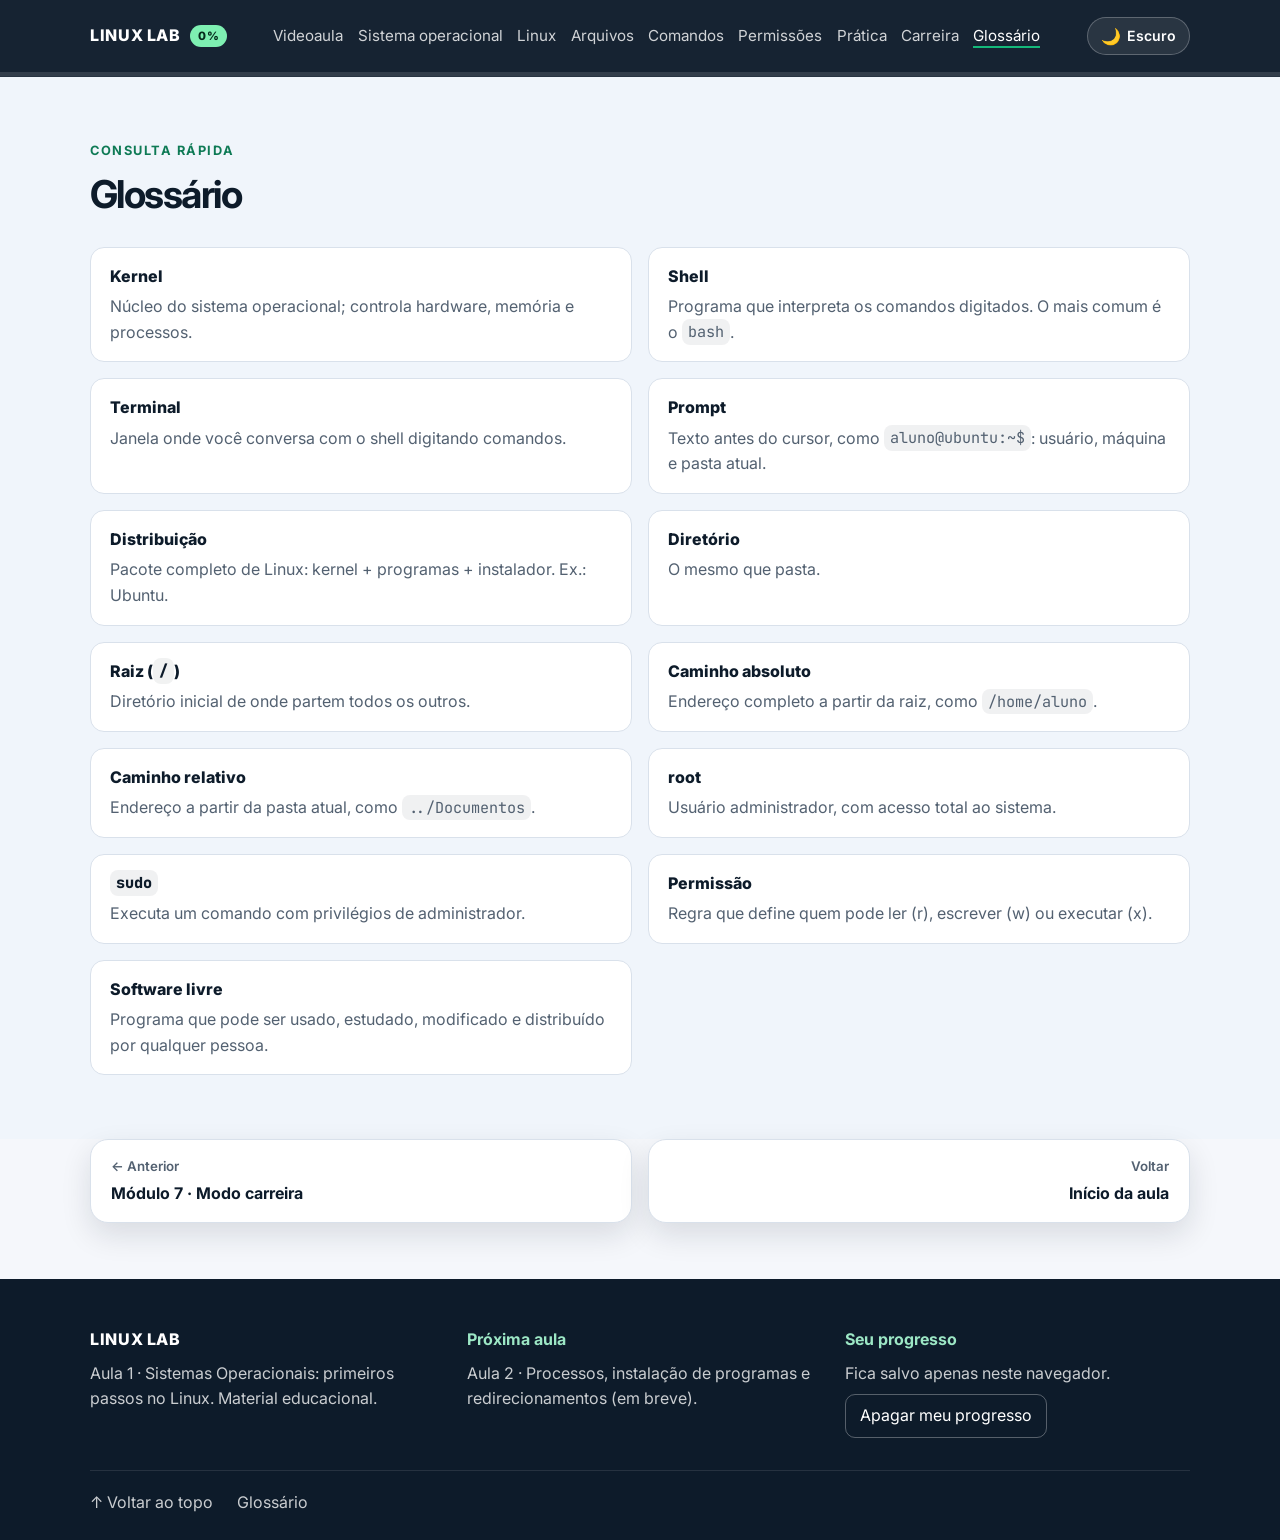
==== glossario.html @ 3e0ac02b "Plataforma em telas separadas, modo claro/escuro e novos fluxogramas no vídeo - Cada item do menu vi" ====
<!DOCTYPE html>
<html lang="pt-BR">
  <head>
    <meta charset="UTF-8" />
    <meta name="viewport" content="width=device-width, initial-scale=1.0" />
    <title>Glossário · Linux Lab</title>
    <meta
      name="description"
      content="Glossário de termos de Linux: kernel, shell, terminal, permissões e mais."
    />
    <meta name="theme-color" content="#0d1b2a" />

    <meta property="og:type" content="website" />
    <meta property="og:locale" content="pt_BR" />
    <meta property="og:site_name" content="Linux Lab" />
    <meta property="og:title" content="Glossário" />
    <meta
      property="og:description"
      content="Aula interativa com terminal simulado, desafios práticos e quiz sobre Linux."
    />
    <meta name="twitter:card" content="summary" />

    <link
      rel="icon"
      href="data:image/svg+xml,%3Csvg xmlns='http://www.w3.org/2000/svg' viewBox='0 0 64 64'%3E%3Crect width='64' height='64' rx='14' fill='%230d1b2a'/%3E%3Ctext x='10' y='42' font-family='monospace' font-size='28' font-weight='700' fill='%2314b87a'%3E%3E_%3C/text%3E%3C/svg%3E"
    />
    <link rel="preconnect" href="https://fonts.googleapis.com" />
    <link rel="preconnect" href="https://fonts.gstatic.com" crossorigin />
    <link
      href="https://fonts.googleapis.com/css2?family=JetBrains+Mono:wght@400;500;700&family=Inter:wght@400;500;600;700;800&display=swap"
      rel="stylesheet"
    />
    <script src="js/tema.js"></script>
    <link rel="stylesheet" href="css/estilos.css" />
    <link rel="stylesheet" href="css/tema-escuro.css" />
  </head>
  <body>
    <a class="skip-link" href="#conteudo">Pular para o conteúdo</a>

    <header class="topbar">
      <nav class="nav container" aria-label="Navegação principal">
        <a href="index.html" class="brand">
          Linux Lab
          <span id="headerProgress" class="brand-progress" title="Progresso da aula">0%</span>
        </a>
        <ul class="menu" id="mainMenu">
          <li><a href="videoaula.html">Videoaula</a></li>
          <li><a href="modulo-1.html">Sistema operacional</a></li>
          <li><a href="modulo-2.html">Linux</a></li>
          <li><a href="modulo-3.html">Arquivos</a></li>
          <li><a href="modulo-4.html">Comandos</a></li>
          <li><a href="modulo-5.html">Permissões</a></li>
          <li><a href="modulo-6.html">Prática</a></li>
          <li><a href="modulo-7.html">Carreira</a></li>
          <li><a href="glossario.html">Glossário</a></li>
        </ul>
        <div class="nav-tools">
          <button id="themeToggle" class="theme-toggle" type="button" aria-pressed="false" aria-label="Mudar para o modo escuro">
            <span class="theme-icon" aria-hidden="true">🌙</span>
            <span class="theme-label">Escuro</span>
          </button>
          <button
            class="menu-toggle"
            type="button"
            aria-label="Abrir menu"
            aria-expanded="false"
            aria-controls="mainMenu"
          >☰</button>
        </div>
      </nav>
      <div class="progress-track" aria-hidden="true">
        <span id="progressBar" class="progress-bar"></span>
      </div>
    </header>

    <noscript>
      <p class="noscript-banner">
        Esta aula usa JavaScript para o terminal, o quiz e o acompanhamento do progresso.
        Ative o JavaScript no navegador para usar todos os recursos.
      </p>
    </noscript>

    <main id="conteudo" tabindex="-1">
      <section id="glossario" class="section alt-bg">
        <div class="container">
          <div class="section-heading">
            <p class="eyebrow">Consulta rápida</p>
            <h2>Glossário</h2>
          </div>

          <dl class="glossary">
            <div><dt>Kernel</dt><dd>Núcleo do sistema operacional; controla hardware, memória e processos.</dd></div>
            <div><dt>Shell</dt><dd>Programa que interpreta os comandos digitados. O mais comum é o <code>bash</code>.</dd></div>
            <div><dt>Terminal</dt><dd>Janela onde você conversa com o shell digitando comandos.</dd></div>
            <div><dt>Prompt</dt><dd>Texto antes do cursor, como <code>aluno@ubuntu:~$</code>: usuário, máquina e pasta atual.</dd></div>
            <div><dt>Distribuição</dt><dd>Pacote completo de Linux: kernel + programas + instalador. Ex.: Ubuntu.</dd></div>
            <div><dt>Diretório</dt><dd>O mesmo que pasta.</dd></div>
            <div><dt>Raiz (<code>/</code>)</dt><dd>Diretório inicial de onde partem todos os outros.</dd></div>
            <div><dt>Caminho absoluto</dt><dd>Endereço completo a partir da raiz, como <code>/home/aluno</code>.</dd></div>
            <div><dt>Caminho relativo</dt><dd>Endereço a partir da pasta atual, como <code>../Documentos</code>.</dd></div>
            <div><dt>root</dt><dd>Usuário administrador, com acesso total ao sistema.</dd></div>
            <div><dt><code>sudo</code></dt><dd>Executa um comando com privilégios de administrador.</dd></div>
            <div><dt>Permissão</dt><dd>Regra que define quem pode ler (r), escrever (w) ou executar (x).</dd></div>
            <div><dt>Software livre</dt><dd>Programa que pode ser usado, estudado, modificado e distribuído por qualquer pessoa.</dd></div>
          </dl>
        </div>
      </section>

      <nav class="pager" aria-label="Navegação">
        <div class="container pager-inner">
          <a class="pager-link pager-prev" href="modulo-7.html"><small>← Anterior</small><strong>Módulo 7 · Modo carreira</strong></a>
          <a class="pager-link pager-next" href="index.html"><small>Voltar</small><strong>Início da aula</strong></a>
        </div>
      </nav>
    </main>

    <footer class="site-footer">
      <div class="container footer-inner">
        <div>
          <p class="footer-brand">Linux Lab</p>
          <p>Aula 1 · Sistemas Operacionais: primeiros passos no Linux. Material educacional.</p>
        </div>
        <div>
          <p class="footer-title">Próxima aula</p>
          <p>Aula 2 · Processos, instalação de programas e redirecionamentos (em breve).</p>
        </div>
        <div>
          <p class="footer-title">Seu progresso</p>
          <p>Fica salvo apenas neste navegador.</p>
          <button type="button" id="clearProgress" class="footer-btn">Apagar meu progresso</button>
        </div>
      </div>
      <div class="container footer-bottom">
        <a href="#conteudo">↑ Voltar ao topo</a>
        <a href="glossario.html">Glossário</a>
      </div>
    </footer>

    <div class="career-toasts" id="careerToasts" role="status" aria-live="polite"></div>

    <script src="js/nucleo.js"></script>
    <script src="js/videoaula.js"></script>
    <script src="js/quiz.js"></script>
    <script src="js/terminal-arquivos.js"></script>
    <script src="js/terminal-comandos.js"></script>
    <script src="js/terminal-interface.js"></script>
    <script src="js/permissoes.js"></script>
    <script src="js/carreira.js"></script>
    <script src="js/progresso.js"></script>
    <script src="js/inicio.js"></script>
  </body>
</html>
---- css/estilos.css ----
:root {
  --bg: #f5f7fb;
  --panel: #ffffff;
  --panel-alt: #edf4ff;
  --navy: #0d1b2a;
  --navy-soft: #1e3a5f;
  --blue: #2f6fed;
  --blue-soft: #dfeaff;
  --green: #14b87a;
  --green-soft: #dff9ee;
  --text: #1e2a32;
  --muted: #536171;
  --border: #d9e1eb;
  --heading: #0d1b2a;
  --heading-soft: #1e3a5f;
  --eyebrow: #0e7a55;
  --ok-text: #0d6a4f;
  --warn-text: #7a4f00;
  --warn-bg: #fff4df;
  --err-text: #8b1d2e;
  --err-bg: #fff1f1;
  --info-text: #1d4fbf;
  --alt-bg: #f0f5fb;
  --chip: #edf3fb;
  --surface-soft: #f3f7ff;
  --surface-hover: #ebf2ff;
  --track: #e3eaf3;
  --shadow: 0 12px 30px rgba(16, 24, 40, 0.12);
  --radius: 18px;
  --monospace: "JetBrains Mono", "SFMono-Regular", Consolas, monospace;
  --sans: "Inter", "Segoe UI", sans-serif;
}

* {
  box-sizing: border-box;
}

html {
  scroll-behavior: smooth;
}

body {
  margin: 0;
  font-family: var(--sans);
  background: var(--bg);
  color: var(--text);
  line-height: 1.6;
}

img {
  max-width: 100%;
  display: block;
}

a {
  color: inherit;
  text-decoration: none;
}

button,
input {
  font: inherit;
}

button:focus-visible,
input:focus-visible,
a:focus-visible {
  outline: 3px solid rgba(47, 111, 237, 0.35);
  outline-offset: 2px;
}

.container {
  width: min(1100px, calc(100% - 2rem));
  margin: 0 auto;
}

.section {
  padding: 4rem 0;
}

section[id] {
  scroll-margin-top: 80px;
}

.alt-bg {
  background: var(--alt-bg);
}

.topbar {
  position: sticky;
  top: env(safe-area-inset-top, 0px);
  z-index: 50;
  background: rgba(13, 27, 42, 0.96);
  backdrop-filter: blur(12px);
  border-bottom: 1px solid rgba(255, 255, 255, 0.08);
}

.nav {
  display: flex;
  align-items: center;
  justify-content: space-between;
  min-height: 72px;
  gap: 1rem;
}

.brand {
  display: inline-flex;
  align-items: center;
  gap: 0.6rem;
  font-weight: 800;
  letter-spacing: 0.04em;
  text-transform: uppercase;
  color: #ffffff;
}

.menu {
  display: flex;
  list-style: none;
  margin: 0;
  padding: 0;
  gap: 0.35rem 0.9rem;
  flex-wrap: wrap;
  justify-content: center;
}

.nav-tools {
  display: flex;
  align-items: center;
  gap: 0.5rem;
}

.theme-toggle {
  display: inline-flex;
  align-items: center;
  gap: 0.4rem;
  padding: 0.4rem 0.8rem;
  border-radius: 999px;
  border: 1px solid rgba(255, 255, 255, 0.25);
  background: rgba(255, 255, 255, 0.08);
  color: #ffffff;
  font: inherit;
  font-size: 0.88rem;
  font-weight: 600;
  cursor: pointer;
  transition: background 0.2s ease;
}

.theme-toggle:hover {
  background: rgba(255, 255, 255, 0.18);
}

.theme-icon {
  font-size: 1rem;
  line-height: 1;
}

.menu a {
  color: rgba(255, 255, 255, 0.8);
  font-size: 0.95rem;
  transition: color 0.2s ease;
}

.menu a:hover,
.menu a:focus-visible {
  color: #ffffff;
}

.menu-toggle {
  display: none;
  background: transparent;
  border: 1px solid rgba(255, 255, 255, 0.2);
  color: white;
  border-radius: 8px;
  padding: 0.45rem 0.7rem;
}

.progress-track {
  width: 100%;
  height: 4px;
  background: rgba(255, 255, 255, 0.12);
}

.progress-bar {
  display: block;
  width: 0;
  height: 100%;
  background: linear-gradient(90deg, var(--green), #7ef0b2);
  border-radius: 999px;
  transition: width 0.2s ease;
}

.hero {
  background: linear-gradient(135deg, #0d1b2a 0%, #142c46 52%, #1c3f5a 100%);
  color: white;
  padding-top: 4rem;
  padding-bottom: 4rem;
}

.hero-inner {
  display: grid;
  grid-template-columns: 1.5fr 0.9fr;
  gap: 2rem;
  align-items: start;
}

.hero-side {
  margin-top: 3.5rem;
}

.eyebrow {
  margin: 0 0 0.7rem;
  font-size: 0.8rem;
  letter-spacing: 0.12em;
  text-transform: uppercase;
  color: #9ce7c5;
  font-weight: 700;
}

.hero h1,
.section-heading h2 {
  margin: 0 0 1rem;
  line-height: 1.1;
  letter-spacing: -0.04em;
}

.hero h1 {
  font-size: clamp(2.2rem, 4vw, 4rem);
}

.lead {
  max-width: 60ch;
  color: rgba(255, 255, 255, 0.8);
  font-size: 1.08rem;
}

.learning-goals {
  padding-top: 0.75rem;
}

.learning-goals h2 {
  font-size: 1.15rem;
  margin-bottom: 0.75rem;
}

.learning-goals ul,
.use-cases ul,
.summary-box ul,
.permission-example ul,
.check-list {
  padding-left: 1.2rem;
  margin: 0;
}

.learning-goals li,
.use-cases li,
.summary-box li,
.permission-example li,
.check-list li {
  margin-bottom: 0.5rem;
}

.cta-row {
  display: flex;
  flex-wrap: wrap;
  gap: 1rem;
  margin-top: 1.5rem;
}

.course-progress-card {
  margin-top: 1.5rem;
  background: rgba(255, 255, 255, 0.06);
  border: 1px solid rgba(255, 255, 255, 0.12);
  border-radius: 14px;
  padding: 1rem 1.1rem;
}

.course-progress-card .goal-label {
  color: #dfeeff;
  display: inline-block;
  margin-bottom: 0.7rem;
}

.course-progress-track {
  width: 100%;
  height: 10px;
  background: rgba(255, 255, 255, 0.12);
  border-radius: 999px;
  overflow: hidden;
}

.course-progress-fill {
  display: block;
  height: 100%;
  width: 0%;
  background: linear-gradient(90deg, var(--green), #7ae3a1);
  border-radius: inherit;
  transition: width 0.25s ease;
}

.course-progress-card small {
  display: block;
  margin-top: 0.6rem;
  color: rgba(255, 255, 255, 0.8);
}

.primary-btn,
.secondary-btn,
.copy-btn,
.mini-btn,
.quiz-reset-btn {
  border: none;
  border-radius: 12px;
  cursor: pointer;
  font-weight: 700;
  transition: transform 0.2s ease, box-shadow 0.2s ease;
}

.primary-btn,
.secondary-btn {
  padding: 0.9rem 1.3rem;
}

.primary-btn {
  background: linear-gradient(135deg, var(--green), #66d89d);
  color: #062a1c;
  box-shadow: 0 10px 18px rgba(20, 184, 122, 0.25);
}

.secondary-btn {
  background: rgba(255, 255, 255, 0.08);
  color: white;
  border: 1px solid rgba(255, 255, 255, 0.1);
}

.primary-btn:hover,
.secondary-btn:hover,
.copy-btn:hover,
.mini-btn:hover {
  transform: translateY(-1px);
}

.primary-btn:hover {
  box-shadow: 0 14px 24px rgba(20, 184, 122, 0.32);
}

.secondary-btn:hover {
  background: rgba(255, 255, 255, 0.14);
}

.video-card,
.text-card,
.diagram-card,
.info-panel,
.dist-card,
.dir-card,
.paths-box,
.case-note,
.terminal-card,
.permission-card,
.activity-box,
.quiz-card,
.summary-box {
  background: var(--panel);
  border: 1px solid var(--border);
  border-radius: var(--radius);
  box-shadow: var(--shadow);
}

.dot {
  width: 10px;
  height: 10px;
  border-radius: 50%;
  display: inline-block;
}

.dot-green {
  background: var(--green);
}

/* Videoaula do módulo 1: player escuro, como uma tela de vídeo dentro da seção clara */
.video-player {
  background: linear-gradient(135deg, #0d1b2a 0%, #142c46 52%, #1c3f5a 100%);
  border-color: #1c3f5a;
  box-shadow: 0 24px 60px rgba(13, 27, 42, 0.28);
  color: #ffffff;
  padding: 1.4rem;
  margin-bottom: 2rem;
  scroll-margin-top: 90px;
}

.video-player-head {
  display: flex;
  flex-wrap: wrap;
  justify-content: space-between;
  align-items: center;
  gap: 1rem 1.5rem;
  margin-bottom: 1.2rem;
}

.video-player-title {
  display: flex;
  align-items: center;
  gap: 1rem;
}

.play-badge {
  flex: none;
  width: 56px;
  height: 56px;
  border-radius: 50%;
  display: grid;
  place-items: center;
  font-size: 1.4rem;
  color: #ffffff;
  background: rgba(20, 184, 122, 0.16);
  border: 1px solid rgba(20, 184, 122, 0.5);
}

.video-player-kicker {
  display: flex;
  align-items: center;
  gap: 0.5rem;
  margin: 0 0 0.25rem;
  font-size: 0.8rem;
  font-weight: 700;
  letter-spacing: 0.12em;
  text-transform: uppercase;
  color: #9ce7c5;
}

.video-player-title h2 {
  margin: 0;
  font-size: clamp(1.3rem, 2.4vw, 1.75rem);
  line-height: 1.15;
  letter-spacing: -0.02em;
}

.video-meta {
  list-style: none;
  margin: 0;
  padding: 0;
  display: flex;
  flex-wrap: wrap;
  gap: 0.5rem;
}

.video-meta li {
  padding: 0.35rem 0.75rem;
  border-radius: 999px;
  background: rgba(255, 255, 255, 0.08);
  border: 1px solid rgba(255, 255, 255, 0.12);
  font-size: 0.85rem;
  color: rgba(255, 255, 255, 0.88);
  white-space: nowrap;
}

.videoaula-embed iframe {
  display: block;
  width: 100%;
  height: 760px;
  border: 0;
  background: transparent;
  color-scheme: light;
}

.video-player-foot {
  display: grid;
  grid-template-columns: minmax(0, 1fr) minmax(0, 1.4fr);
  gap: 1rem 2rem;
  align-items: center;
  margin-top: 1.2rem;
  padding-top: 1.1rem;
  border-top: 1px solid rgba(255, 255, 255, 0.12);
}

.video-progress-head {
  display: flex;
  flex-wrap: wrap;
  justify-content: space-between;
  gap: 0.25rem 1rem;
  margin-bottom: 0.5rem;
  font-size: 0.88rem;
  color: rgba(255, 255, 255, 0.85);
}

.video-progress-head .goal-label {
  color: #dfeeff;
}

.video-progress-track {
  height: 8px;
  border-radius: 999px;
  background: rgba(255, 255, 255, 0.12);
  overflow: hidden;
}

.video-progress-fill {
  display: block;
  height: 100%;
  width: 0%;
  border-radius: inherit;
  background: linear-gradient(90deg, var(--green), #7ae3a1);
  transition: width 0.25s ease;
}

.video-player.is-watched .video-progress-head #videoProgressText {
  color: #7ef0b2;
  font-weight: 700;
}

.video-help {
  display: flex;
  flex-wrap: wrap;
  justify-content: flex-end;
  align-items: center;
  gap: 0.5rem 1.25rem;
  font-size: 0.88rem;
  color: rgba(255, 255, 255, 0.75);
}

.video-shortcuts {
  margin: 0;
}

.video-player kbd {
  background: rgba(255, 255, 255, 0.1);
  border-color: rgba(255, 255, 255, 0.25);
  color: #ffffff;
}

.video-popout {
  color: #9ce7c5;
  font-weight: 700;
  white-space: nowrap;
}

.video-popout small {
  font-weight: 400;
  color: rgba(255, 255, 255, 0.6);
}

@media (max-width: 920px) {
  .video-player-foot {
    grid-template-columns: 1fr;
  }

  .video-help {
    justify-content: flex-start;
  }
}

@media (max-width: 700px) {
  .video-player {
    padding: 1rem;
  }

  .play-badge {
    display: none;
  }
}

.section-heading {
  margin-bottom: 2rem;
}

.section-heading h2 {
  font-size: clamp(1.9rem, 3vw, 2.8rem);
  color: var(--heading);
}

.content-grid,
.linux-grid,
.distribution-cards,
.directory-grid,
.permission-grid {
  display: grid;
  gap: 1.2rem;
}

.content-grid {
  grid-template-columns: repeat(2, minmax(0, 1fr));
  margin-bottom: 2rem;
}

.text-card {
  padding: 1.5rem;
}

.text-card h3,
.diagram-card h3,
.use-cases h3,
.explain-box h3,
.quiz-section h3,
.summary-box h3,
.activity-box h3,
.paths-box h3,
.case-note h3,
.terminal-card h3 {
  margin-top: 0;
}

.diagram-card {
  padding: 1.5rem;
  margin: 0;
}

.diagram {
  display: grid;
  grid-template-columns: repeat(4, minmax(120px, 1fr));
  gap: 1rem;
  margin: 1rem 0 0;
  padding: 0;
  list-style: none;
}

.box {
  min-height: 110px;
  border-radius: 14px;
  display: grid;
  place-items: center;
  font-weight: 700;
  text-align: center;
  padding: 0.8rem;
}

.box.user {
  background: #e9f1ff;
  color: var(--heading-soft);
}

.box.app {
  background: #e8fff1;
  color: var(--ok-text);
}

.box.os {
  background: #f5f1ff;
  color: #4d2d8a;
}

.box.hw {
  background: var(--warn-bg);
  color: var(--warn-text);
}

.diagram-caption {
  margin-top: 1rem;
  color: var(--muted);
}

.linux-grid {
  grid-template-columns: repeat(4, minmax(0, 1fr));
  margin-bottom: 2rem;
}

.info-panel,
.dist-card,
.dir-card,
.permission-card {
  padding: 1.25rem;
}

.distribution-cards {
  grid-template-columns: repeat(auto-fill, minmax(190px, 1fr));
  margin-bottom: 2rem;
}

.dist-card h3,
.dir-card h3,
.permission-card h3,
.info-panel h3 {
  margin-top: 0;
  margin-bottom: 0.75rem;
}

.tree-card {
  background: var(--navy);
  color: #dfeafc;
  border-radius: var(--radius);
  padding: 1.5rem;
  overflow-x: auto;
  margin-bottom: 2rem;
}

.tree-card pre {
  margin: 0;
  font-family: var(--monospace);
  font-size: 0.95rem;
}

.directory-grid {
  grid-template-columns: repeat(auto-fill, minmax(190px, 1fr));
  margin-bottom: 2rem;
}

.path-row {
  display: grid;
  grid-template-columns: repeat(2, minmax(0, 1fr));
  gap: 1rem;
}

.paths-box,
.case-note,
.explain-box,
.activity-box,
.summary-box {
  padding: 1.5rem;
  margin-top: 1.5rem;
}

.case-note {
  background: var(--green-soft);
}

.table-wrapper {
  overflow-x: auto;
  background: var(--panel);
  border: 1px solid var(--border);
  border-radius: var(--radius);
  box-shadow: var(--shadow);
}

table {
  width: 100%;
  border-collapse: collapse;
  min-width: 720px;
}

th,
td {
  padding: 0.9rem 1rem;
  text-align: left;
  border-bottom: 1px solid var(--border);
  vertical-align: middle;
}

th {
  background: var(--navy-soft);
  color: white;
}

tbody tr:nth-child(even) {
  background: rgba(47, 111, 237, 0.02);
}

code {
  font-family: var(--monospace);
  background: rgba(13, 27, 42, 0.06);
  border-radius: 8px;
  padding: 0.15rem 0.38rem;
  font-size: 0.95em;
}

.copy-btn,
.mini-btn {
  padding: 0.6rem 0.8rem;
  background: var(--blue-soft);
  color: var(--heading-soft);
}

.explain-box {
  background: var(--surface-soft);
}

.terminal-card {
  margin-top: 2rem;
  overflow: hidden;
}

.terminal-head {
  display: flex;
  justify-content: space-between;
  background: var(--navy);
  color: white;
  padding: 0.8rem 1rem;
  font-size: 0.95rem;
}

.terminal-label {
  font-weight: 700;
}

.terminal-status {
  color: rgba(255, 255, 255, 0.75);
}

.terminal-output {
  min-height: 160px;
  max-height: 340px;
  overflow-y: auto;
  background: #0a1420;
  color: #d6f8df;
  padding: 1rem;
  font-family: var(--monospace);
  font-size: 0.95rem;
  line-height: 1.7;
}

.terminal-line {
  margin-bottom: 0.35rem;
  white-space: pre-wrap;
  overflow-wrap: anywhere;
}

.terminal-form {
  display: flex;
  align-items: center;
  gap: 0.75rem;
  background: #0e1c2d;
  border-top: 1px solid rgba(255, 255, 255, 0.08);
  padding: 0.9rem 1rem;
}

.prompt {
  color: var(--green);
  font-family: var(--monospace);
  font-weight: 700;
}

#terminalInput {
  flex: 1;
  border: none;
  background: transparent;
  color: #ecf6ff;
  font-family: var(--monospace);
  font-size: 0.95rem;
}

#terminalInput:focus {
  outline: none;
}

.permission-grid {
  grid-template-columns: repeat(2, minmax(0, 1fr));
  margin-bottom: 2rem;
}

.access-table {
  display: grid;
  grid-template-columns: 1fr 1.2fr;
  gap: 1rem;
  align-items: center;
  background: var(--panel);
  border: 1px solid var(--border);
  border-radius: var(--radius);
  padding: 1.5rem;
  box-shadow: var(--shadow);
}

.perm-boxes {
  display: flex;
  gap: 0.8rem;
  flex-wrap: wrap;
}

.perm {
  width: 52px;
  height: 52px;
  border-radius: 12px;
  display: grid;
  place-items: center;
  background: var(--green-soft);
  color: var(--ok-text);
  font-weight: 800;
  font-family: var(--monospace);
  font-size: 1.4rem;
}

.perm-legend {
  display: grid;
  grid-template-columns: repeat(3, minmax(0, 1fr));
  gap: 0.75rem;
}

.activity-meta {
  display: grid;
  grid-template-columns: 1.1fr 1fr;
  gap: 1rem;
  margin-bottom: 1.25rem;
}

.goal-box,
.progress-box {
  background: rgba(47, 111, 237, 0.04);
  border: 1px solid var(--border);
  border-radius: 12px;
  padding: 1rem;
}

.goal-label {
  display: inline-block;
  margin-bottom: 0.5rem;
  font-size: 0.76rem;
  font-weight: 800;
  letter-spacing: 0.08em;
  text-transform: uppercase;
  color: var(--heading-soft);
}

.goal-box p {
  margin: 0;
  color: var(--muted);
}

.step-list {
  display: flex;
  flex-wrap: wrap;
  gap: 0.55rem;
}

.step-item {
  display: inline-flex;
  align-items: center;
  justify-content: center;
  min-height: 38px;
  padding: 0.45rem 0.7rem;
  border-radius: 999px;
  background: var(--chip);
  border: 1px solid var(--border);
  color: var(--muted);
  font-size: 0.8rem;
  font-weight: 600;
}

.step-item.completed {
  background: var(--green-soft);
  color: var(--ok-text);
  border-color: rgba(20, 184, 122, 0.25);
}

.activity-steps {
  padding-left: 1.4rem;
  margin: 0 0 1rem;
}

.activity-steps li {
  margin-bottom: 0.6rem;
}

.activity-actions {
  display: flex;
  flex-wrap: wrap;
  gap: 0.75rem;
  margin-top: 1rem;
}

.reset-btn {
  background: #dffae8;
  color: var(--ok-text);
  border: 1px solid rgba(20, 184, 122, 0.22);
}

.mission-panel {
  margin-top: 1.5rem;
  background: linear-gradient(135deg, rgba(47, 111, 237, 0.08), rgba(20, 184, 122, 0.08));
  border: 1px solid var(--border);
  border-radius: var(--radius);
  padding: 1.25rem 1.5rem;
}

.mission-panel h3 {
  margin-top: 0;
  margin-bottom: 0.4rem;
}

.module-grid {
  display: grid;
  grid-template-columns: repeat(3, minmax(0, 1fr));
  gap: 1rem;
  margin-top: 1rem;
}

.module-card {
  position: relative;
  display: block;
  background: var(--panel);
  border: 1px solid var(--border);
  border-radius: 18px;
  padding: 1.25rem;
  box-shadow: var(--shadow);
  border-top: 4px solid transparent;
  transition: transform 0.2s ease, box-shadow 0.2s ease, border-color 0.2s ease;
  width: 100%;
  text-align: left;
  cursor: pointer;
  color: inherit;
}

.module-card:hover {
  transform: translateY(-2px);
  box-shadow: 0 16px 34px rgba(16, 24, 40, 0.16);
}

.module-card.is-complete {
  border-top-color: var(--green);
}

.module-card.is-active {
  border-top-color: var(--blue);
}

.module-number {
  display: inline-block;
  font-size: 0.72rem;
  font-weight: 800;
  letter-spacing: 0.08em;
  text-transform: uppercase;
  color: var(--heading-soft);
  margin-bottom: 0.7rem;
}

.module-card h3 {
  margin: 0 0 0.6rem;
}

.module-card p {
  margin: 0 0 0.9rem;
  color: var(--muted);
}

.module-status {
  display: inline-block;
  background: rgba(47, 111, 237, 0.08);
  color: var(--heading-soft);
  border-radius: 999px;
  padding: 0.38rem 0.7rem;
  font-size: 0.75rem;
  font-weight: 700;
}

.module-card.is-complete .module-status {
  background: rgba(20, 184, 122, 0.12);
  color: var(--ok-text);
}

.reference-section {
  margin-top: 2rem;
}

.reference-grid {
  display: grid;
  grid-template-columns: repeat(3, minmax(0, 1fr));
  gap: 1rem;
}

.reference-card {
  background: linear-gradient(180deg, var(--panel), var(--surface-soft));
  border: 1px solid var(--border);
  border-radius: var(--radius);
  box-shadow: var(--shadow);
  padding: 1.25rem;
}

.reference-label {
  display: inline-block;
  margin-bottom: 0.7rem;
  font-size: 0.72rem;
  font-weight: 800;
  letter-spacing: 0.09em;
  text-transform: uppercase;
  color: var(--heading-soft);
}

.reference-card h3 {
  margin-top: 0;
  margin-bottom: 0.8rem;
}

.reference-card ul {
  list-style: none;
  padding: 0;
  margin: 0;
  display: grid;
  gap: 0.55rem;
  color: var(--muted);
}

.scenario-grid {
  display: grid;
  grid-template-columns: repeat(3, minmax(0, 1fr));
  gap: 1rem;
  margin-top: 1.5rem;
}

.scenario-card {
  background: var(--panel);
  border: 1px solid var(--border);
  border-radius: var(--radius);
  box-shadow: var(--shadow);
  padding: 1.25rem;
  position: relative;
  overflow: hidden;
}

.scenario-card.is-complete {
  border-color: rgba(20, 184, 122, 0.35);
}

.scenario-card.is-complete::after {
  content: 'Concluído';
  position: absolute;
  top: 0.9rem;
  right: 1rem;
  background: rgba(20, 184, 122, 0.12);
  color: var(--ok-text);
  padding: 0.28rem 0.55rem;
  border-radius: 999px;
  font-size: 0.7rem;
  font-weight: 800;
}

.scenario-tag {
  display: inline-block;
  margin: 0 0 0.65rem;
  padding: 0.35rem 0.65rem;
  border-radius: 999px;
  background: rgba(20, 184, 122, 0.12);
  color: var(--ok-text);
  font-size: 0.72rem;
  font-weight: 800;
  text-transform: uppercase;
  letter-spacing: 0.08em;
}

.scenario-card h3 {
  margin-top: 0;
  margin-bottom: 0.65rem;
}

.scenario-goal {
  color: var(--heading-soft);
  font-weight: 600;
  margin-bottom: 0.8rem;
}

.scenario-card ul {
  padding-left: 1.1rem;
  margin: 0 0 1rem;
}

.scenario-btn {
  width: 100%;
  background: linear-gradient(135deg, var(--navy-soft), var(--blue));
  color: #fff;
  border: none;
  border-radius: 10px;
  padding: 0.75rem 1rem;
  font-weight: 700;
  cursor: pointer;
}

.quiz-container {
  display: grid;
  gap: 1rem;
}

.quiz-meta {
  display: flex;
  justify-content: space-between;
  align-items: center;
  gap: 1rem;
  margin-bottom: 0.8rem;
  padding: 0.95rem 1rem;
  border-radius: 12px;
  background: rgba(47, 111, 237, 0.06);
  border: 1px solid var(--border);
}

.quiz-score {
  font-weight: 700;
  color: var(--heading-soft);
}

.quiz-reset-btn {
  background: var(--navy-soft);
  color: #ffffff;
  padding: 0.65rem 0.9rem;
}

.quiz-card {
  padding: 1.25rem;
}

.question-title {
  margin: 0 0 0.8rem;
  font-size: 1.05rem;
}

.answer-list {
  list-style: none;
  margin: 0;
  padding: 0;
  display: grid;
  gap: 0.6rem;
}

.answer-list button {
  width: 100%;
  text-align: left;
  background: var(--surface-soft);
  border: 1px solid var(--border);
  border-radius: 10px;
  padding: 0.8rem 0.9rem;
  color: var(--text);
  cursor: pointer;
}

.answer-list button:hover {
  background: var(--surface-hover);
}

.feedback {
  margin-top: 0.8rem;
  padding: 0.85rem 0.9rem;
  border-radius: 10px;
  display: none;
  line-height: 1.5;
}

.feedback.correct {
  background: var(--green-soft);
  border: 1px solid rgba(20, 184, 122, 0.25);
  color: var(--ok-text);
  display: block;
}

.feedback.incorrect {
  background: var(--err-bg);
  border: 1px solid rgba(220, 53, 69, 0.25);
  color: var(--err-text);
  display: block;
}

.summary-box {
  background: linear-gradient(135deg, #edf6ff, #edfdf5);
}

@media (max-width: 920px) {
  .hero-inner,
  .content-grid,
  .linux-grid,
  .permission-grid,
  .path-row,
  .access-table {
    grid-template-columns: 1fr;
  }

  .diagram {
    grid-template-columns: repeat(2, minmax(120px, 1fr));
  }
}

@media (max-width: 700px) {
  .menu-toggle {
    display: inline-block;
  }

  .menu {
    display: none;
    position: absolute;
    top: 72px;
    left: 1rem;
    right: 1rem;
    background: rgba(13, 27, 42, 0.98);
    border-radius: 12px;
    border: 1px solid rgba(255, 255, 255, 0.08);
    padding: 0.85rem 1rem;
    flex-direction: column;
  }

  .menu.open {
    display: flex;
  }

  .nav {
    position: relative;
  }

  .section {
    padding: 3rem 0;
  }

  .hero h1 {
    font-size: 2.2rem;
  }

  .module-grid,
  .reference-grid,
  .scenario-grid,
  .glossary,
  .footer-inner,
  .perm-legend,
  .octal-examples {
    grid-template-columns: 1fr;
  }

  .cta-row {
    flex-direction: column;
  }

  .primary-btn,
  .secondary-btn {
    width: 100%;
    text-align: center;
  }

  .quiz-meta {
    flex-direction: column;
    align-items: flex-start;
  }

  .activity-meta {
    grid-template-columns: 1fr;
  }

  .terminal-form {
    flex-direction: column;
    align-items: stretch;
  }

  .prompt {
    display: block;
  }
}

/* ------------------------------------------------------------------
 * Acessibilidade
 * ------------------------------------------------------------------ */

.skip-link {
  position: absolute;
  left: 1rem;
  top: -100px;
  z-index: 100;
  background: var(--green);
  color: #062a1c;
  font-weight: 700;
  padding: 0.7rem 1rem;
  border-radius: 10px;
}

.skip-link:focus {
  top: 1rem;
}

main:focus {
  outline: none;
}

.visually-hidden {
  position: absolute;
  width: 1px;
  height: 1px;
  padding: 0;
  margin: -1px;
  overflow: hidden;
  clip: rect(0, 0, 0, 0);
  white-space: nowrap;
  border: 0;
}

kbd {
  font-family: var(--monospace);
  font-size: 0.85em;
  background: var(--panel);
  color: var(--text);
  border: 1px solid var(--border);
  border-bottom-width: 3px;
  border-radius: 6px;
  padding: 0.05rem 0.4rem;
}

@media (prefers-reduced-motion: reduce) {
  html {
    scroll-behavior: auto;
  }

  *,
  *::before,
  *::after {
    transition-duration: 0.01ms !important;
    animation-duration: 0.01ms !important;
  }
}

/* ------------------------------------------------------------------
 * Ajustes gerais
 * ------------------------------------------------------------------ */

.noscript-banner {
  margin: 0;
  padding: 0.9rem 1.2rem;
  background: var(--warn-bg);
  color: var(--warn-text);
  text-align: center;
}

.section-intro {
  max-width: 70ch;
  color: var(--muted);
  margin: 0;
}

.block-title {
  margin: 0 0 1rem;
  font-size: 1.3rem;
  color: var(--heading);
}

.module-card code {
  font-size: 0.85em;
}

.module-card.is-active .module-status {
  background: var(--blue);
  color: #ffffff;
}

.section-heading .eyebrow {
  color: var(--eyebrow);
}

.path-symbols {
  list-style: none;
  display: flex;
  flex-wrap: wrap;
  gap: 0.6rem 1.5rem;
  padding: 1rem 0 0;
  margin: 1rem 0 0;
  border-top: 1px solid var(--border);
  color: var(--muted);
}

.tips-grid {
  margin: 0;
}

.tips-grid .explain-box {
  margin-top: 1.5rem;
  border: 1px solid var(--border);
  border-radius: var(--radius);
}

.shortcut-list {
  padding-left: 1.2rem;
  margin: 0;
}

.shortcut-list li {
  margin-bottom: 0.5rem;
}

/* ------------------------------------------------------------------
 * Terminal
 * ------------------------------------------------------------------ */


.terminal-placeholder p {
  margin: 0;
}

.terminal-line.is-command {
  color: #ecf6ff;
  margin-top: 0.6rem;
}

.terminal-prompt {
  color: #8fe3a6;
  font-weight: 700;
}

.terminal-line.is-error {
  color: #ffb3b3;
}

.terminal-line.is-hint {
  color: #9db4cc;
  font-style: italic;
}

.term-dir {
  color: #7fb4ff;
  font-weight: 700;
}

.term-exec {
  color: #8fe3a6;
  font-weight: 700;
}

.term-cmd {
  color: #ffd98a;
  font-weight: 700;
}

.terminal-card:focus-within {
  box-shadow: 0 0 0 3px rgba(20, 184, 122, 0.35), var(--shadow);
}

.mini-btn:disabled,
.scenario-btn:disabled {
  opacity: 0.55;
  cursor: wait;
  transform: none;
}

.step-item.completed::before {
  content: "\2713";
  margin-right: 0.35rem;
}

.step-item.current {
  border-color: var(--blue);
  color: var(--heading-soft);
}

/* ------------------------------------------------------------------
 * Permissões
 * ------------------------------------------------------------------ */

.sudo-card,
.ls-breakdown,
.permission-example,
.octal-box,
.perm-builder,
.access-table {
  margin-top: 1.5rem;
}

.sudo-card,
.ls-breakdown,
.permission-example,
.octal-box,
.perm-builder {
  padding: 1.5rem;
}

.perm-legend {
  margin: 0;
}

.perm-legend dt {
  font-weight: 800;
  color: var(--heading);
}

.perm-legend dd {
  margin: 0.25rem 0 0;
  color: var(--muted);
  font-size: 0.92rem;
}

.ls-line {
  font-family: var(--monospace);
  background: var(--navy);
  color: #dfeafc;
  padding: 1rem 1.2rem;
  border-radius: 12px;
  overflow-x: auto;
  font-size: 1rem;
}

.seg,
.swatch {
  border-radius: 4px;
  padding: 0.05rem 0.15rem;
}

.swatch {
  display: inline-block;
  min-width: 2.4rem;
  text-align: center;
  font-family: var(--monospace);
  font-weight: 700;
  margin-right: 0.35rem;
}

.seg-type { background: #4b5563; color: #ffffff; }
.seg-owner { background: #14b87a; color: #04241a; }
.seg-group { background: #7fb4ff; color: #0b2447; }
.seg-other { background: #ffcf70; color: #4a3000; }
.seg-user,
.seg-grp { background: #c9b6ff; color: #2b1466; }
.seg-name { color: #8fe3a6; font-weight: 700; }

.ls-legend {
  list-style: none;
  padding: 0;
  margin: 0;
  display: grid;
  gap: 0.55rem;
}

.ls-note {
  margin-bottom: 0;
  color: var(--muted);
}

.permission-example p {
  margin-top: 0;
}

.octal-examples {
  display: grid;
  grid-template-columns: repeat(2, minmax(0, 1fr));
  gap: 0.8rem;
}

.octal-examples div {
  display: flex;
  flex-direction: column;
  gap: 0.3rem;
  background: var(--panel-alt);
  border-radius: 12px;
  padding: 0.85rem 1rem;
}

.octal-examples span {
  color: var(--muted);
  font-size: 0.92rem;
}

.perm-builder-layout {
  display: grid;
  grid-template-columns: minmax(0, 1.2fr) minmax(0, 1fr);
  gap: 1.5rem;
  align-items: start;
}

.perm-builder-table {
  min-width: 0;
  border: 1px solid var(--border);
  border-radius: 12px;
  overflow: hidden;
}

.perm-builder-table th,
.perm-builder-table td {
  text-align: center;
  padding: 0.7rem 0.5rem;
}

.perm-builder-table tbody th {
  background: var(--panel-alt);
  color: var(--heading);
  text-align: left;
}

.perm-builder-table input {
  width: 1.3rem;
  height: 1.3rem;
  accent-color: var(--green);
  cursor: pointer;
}

.perm-result {
  display: grid;
  gap: 0.8rem;
}

.perm-result > div {
  display: flex;
  flex-direction: column;
}

.perm-result .goal-label {
  margin-bottom: 0.25rem;
}

.perm-result code {
  font-size: 1.15rem;
  align-self: flex-start;
}

.perm-explain {
  margin: 0;
  padding: 0.8rem 0.9rem;
  border-radius: 10px;
  background: var(--green-soft);
  color: var(--ok-text);
}

.perm-explain.is-warning {
  background: var(--warn-bg);
  color: var(--warn-text);
}

.preset-label {
  align-self: center;
  margin: 0;
}

/* ------------------------------------------------------------------
 * Quiz
 * ------------------------------------------------------------------ */

.quiz-section {
  margin-top: 2.5rem;
}

.quiz-best {
  font-weight: 500;
  color: var(--muted);
}

.answer-list button:disabled {
  cursor: default;
  opacity: 0.7;
}

.answer-list button.is-correct {
  background: var(--green-soft);
  border-color: var(--green);
  color: var(--ok-text);
  opacity: 1;
  font-weight: 700;
}

.answer-list button.is-wrong {
  background: var(--err-bg);
  border-color: #dc3545;
  color: var(--err-text);
  opacity: 1;
}

/* ------------------------------------------------------------------
 * Glossário e rodapé
 * ------------------------------------------------------------------ */

.glossary {
  display: grid;
  grid-template-columns: repeat(2, minmax(0, 1fr));
  gap: 1rem;
  margin: 0;
}

.glossary > div {
  background: var(--panel);
  border: 1px solid var(--border);
  border-radius: 14px;
  padding: 1rem 1.2rem;
}

.glossary dt {
  font-weight: 800;
  color: var(--heading);
}

.glossary dd {
  margin: 0.3rem 0 0;
  color: var(--muted);
}

.site-footer {
  background: var(--navy);
  color: rgba(255, 255, 255, 0.78);
  padding: 3rem 0 1.5rem;
}

.footer-inner {
  display: grid;
  grid-template-columns: repeat(3, minmax(0, 1fr));
  gap: 2rem;
}

.footer-inner p {
  margin: 0 0 0.5rem;
}

.footer-brand {
  color: #ffffff;
  font-weight: 800;
  letter-spacing: 0.04em;
  text-transform: uppercase;
}

.footer-title {
  color: #9ce7c5;
  font-weight: 700;
}

.footer-btn {
  background: transparent;
  color: #ffffff;
  border: 1px solid rgba(255, 255, 255, 0.3);
  border-radius: 10px;
  padding: 0.5rem 0.9rem;
  cursor: pointer;
}

.footer-btn:hover {
  background: rgba(255, 255, 255, 0.08);
}

.footer-bottom {
  display: flex;
  gap: 1.5rem;
  margin-top: 2rem;
  padding-top: 1.2rem;
  border-top: 1px solid rgba(255, 255, 255, 0.1);
}

.footer-bottom a:hover {
  color: #ffffff;
  text-decoration: underline;
}

/* ------------------------------------------------------------------
 * Modo carreira
 * ------------------------------------------------------------------ */

.module-card-game {
  background: linear-gradient(135deg, #0d1b2a, #1c3f5a);
  color: #ffffff;
  border-color: transparent;
}

.module-card-game .module-number {
  color: #9ce7c5;
}

.module-card-game p {
  color: rgba(255, 255, 255, 0.78);
}

.career-section {
  background: linear-gradient(180deg, #f5f7fb 0%, #eaf7f1 100%);
}

.career-hud {
  display: grid;
  grid-template-columns: auto minmax(0, 1fr) auto;
  gap: 1.5rem;
  align-items: center;
  background: linear-gradient(135deg, #0d1b2a 0%, #142c46 60%, #1c3f5a 100%);
  color: #ffffff;
  border-radius: var(--radius);
  padding: 1.25rem 1.5rem;
  box-shadow: var(--shadow);
}

.career-hud .goal-label {
  color: #9ce7c5;
  margin-bottom: 0.2rem;
}

.career-rank {
  display: flex;
  align-items: center;
  gap: 0.9rem;
}

.career-rank-icon {
  width: 56px;
  height: 56px;
  display: grid;
  place-items: center;
  font-size: 1.8rem;
  border-radius: 16px;
  background: rgba(255, 255, 255, 0.08);
  border: 1px solid rgba(255, 255, 255, 0.14);
}

.career-rank-title {
  margin: 0;
  font-size: 1.15rem;
  font-weight: 800;
}

.career-xp-top {
  display: flex;
  justify-content: space-between;
  flex-wrap: wrap;
  gap: 0.5rem;
  margin-bottom: 0.5rem;
  font-size: 0.92rem;
}

.career-xp-top span {
  color: rgba(255, 255, 255, 0.75);
}

.career-xp-track {
  height: 12px;
  border-radius: 999px;
  background: rgba(255, 255, 255, 0.12);
  overflow: hidden;
}

.career-xp-fill {
  display: block;
  height: 100%;
  width: 0;
  border-radius: inherit;
  background: linear-gradient(90deg, #ffcf70, var(--green));
  transition: width 0.4s ease;
}

.career-stats {
  display: flex;
  gap: 1.25rem;
}

.career-stats div {
  display: flex;
  flex-direction: column;
  align-items: center;
}

.career-stats strong {
  font-size: 1.3rem;
}

.career-stats span {
  font-size: 0.75rem;
  text-transform: uppercase;
  letter-spacing: 0.08em;
  color: rgba(255, 255, 255, 0.7);
}

.career-timeline {
  list-style: none;
  display: grid;
  grid-template-columns: repeat(5, minmax(0, 1fr));
  gap: 0.6rem;
  padding: 0;
  margin: 1.25rem 0;
}

.career-timeline li {
  display: flex;
  align-items: center;
  gap: 0.55rem;
  padding: 0.65rem 0.8rem;
  border-radius: 12px;
  background: var(--panel);
  border: 1px solid var(--border);
  color: var(--muted);
  font-weight: 600;
  font-size: 0.9rem;
}

.timeline-num {
  flex: none;
  width: 28px;
  height: 28px;
  display: grid;
  place-items: center;
  border-radius: 50%;
  background: var(--chip);
  font-weight: 800;
  font-size: 0.85rem;
}

.career-timeline li.is-done {
  color: var(--ok-text);
  border-color: rgba(20, 184, 122, 0.35);
}

.career-timeline li.is-done .timeline-num {
  background: var(--green);
  color: #ffffff;
}

.career-timeline li.is-current {
  color: var(--heading);
  border-color: var(--blue);
  box-shadow: 0 0 0 3px rgba(47, 111, 237, 0.15);
}

.career-timeline li.is-current .timeline-num {
  background: var(--blue);
  color: #ffffff;
}

.career-timeline li.is-locked {
  opacity: 0.65;
}

.career-board {
  display: grid;
  grid-template-columns: minmax(0, 0.95fr) minmax(0, 1.05fr);
  gap: 1.25rem;
  align-items: start;
}

.career-board .terminal-card {
  margin-top: 0;
}

.career-mission {
  background: var(--panel);
  border: 1px solid var(--border);
  border-radius: var(--radius);
  box-shadow: var(--shadow);
  padding: 1.5rem;
}

.career-chapter-title {
  margin: 0 0 1rem;
  font-size: 1.3rem;
}

.mentor-msg {
  display: flex;
  gap: 0.8rem;
  align-items: flex-start;
  background: var(--panel-alt);
  border-radius: 4px 16px 16px 16px;
  padding: 0.9rem 1rem;
}

.mentor-msg strong {
  font-size: 0.85rem;
  color: var(--heading-soft);
}

.mentor-msg p {
  margin: 0.25rem 0 0;
}

.mentor-avatar {
  flex: none;
  width: 38px;
  height: 38px;
  display: grid;
  place-items: center;
  border-radius: 50%;
  background: linear-gradient(135deg, var(--blue), var(--green));
  color: #ffffff;
  font-weight: 800;
}

.career-start-text {
  color: var(--muted);
}

.career-tasks {
  list-style: none;
  counter-reset: task;
  padding: 0;
  margin: 1.1rem 0;
  display: grid;
  gap: 0.45rem;
}

.career-tasks li {
  counter-increment: task;
  display: flex;
  gap: 0.6rem;
  color: var(--muted);
  font-size: 0.95rem;
}

.career-tasks li::before {
  content: counter(task);
  flex: none;
  width: 22px;
  height: 22px;
  display: grid;
  place-items: center;
  border-radius: 50%;
  background: var(--chip);
  font-size: 0.75rem;
  font-weight: 800;
}

.career-tasks li.is-done {
  color: var(--ok-text);
  text-decoration: line-through;
}

.career-tasks li.is-done::before {
  content: "\2713";
  background: var(--green);
  color: #ffffff;
}

.career-tasks li.is-current {
  color: var(--heading);
  font-weight: 700;
}

.career-tasks li.is-current::before {
  background: var(--blue);
  color: #ffffff;
}

.career-current {
  border: 2px solid var(--blue);
  border-radius: 14px;
  padding: 1rem 1.1rem;
  background: var(--surface-soft);
}

.career-current-title {
  margin: 0.2rem 0 0.4rem;
  font-size: 1.1rem;
  font-weight: 800;
  color: var(--heading);
}

.career-hint {
  margin: 0.5rem 0;
  color: var(--warn-text);
  background: var(--warn-bg);
  border-radius: 10px;
  padding: 0.6rem 0.8rem;
}

.career-answer {
  display: flex;
  flex-wrap: wrap;
  gap: 0.6rem;
  align-items: center;
  margin: 0.5rem 0;
}

.career-answer code {
  font-size: 0.95rem;
  overflow-wrap: anywhere;
}

.career-current .activity-actions {
  margin-top: 0.75rem;
}

.career-finish {
  text-align: center;
}

.career-finish-icon {
  font-size: 3rem;
  display: block;
  margin-bottom: 0.5rem;
}

.career-ranks-badges {
  display: grid;
  grid-template-columns: minmax(0, 0.7fr) minmax(0, 1.3fr);
  gap: 1.5rem;
  margin-top: 2rem;
}

.rank-ladder {
  list-style: none;
  padding: 0;
  margin: 0;
  display: grid;
  gap: 0.5rem;
}

.rank-ladder li {
  display: flex;
  align-items: center;
  gap: 0.6rem;
  background: var(--panel);
  border: 1px solid var(--border);
  border-radius: 12px;
  padding: 0.6rem 0.9rem;
  font-weight: 600;
}

.rank-ladder small {
  margin-left: auto;
  color: var(--muted);
  font-weight: 500;
}

.badge-grid {
  list-style: none;
  padding: 0;
  margin: 0;
  display: grid;
  grid-template-columns: repeat(auto-fill, minmax(150px, 1fr));
  gap: 0.75rem;
}

.badge-item {
  display: flex;
  flex-direction: column;
  align-items: center;
  text-align: center;
  gap: 0.3rem;
  background: var(--panel);
  border: 1px dashed var(--border);
  border-radius: 14px;
  padding: 0.9rem 0.7rem;
  color: var(--muted);
  font-size: 0.85rem;
}

.badge-item strong {
  color: var(--muted);
}

.badge-icon {
  font-size: 1.8rem;
  filter: grayscale(1);
  opacity: 0.6;
}

.badge-item.is-unlocked {
  border-style: solid;
  border-color: rgba(20, 184, 122, 0.4);
  background: linear-gradient(180deg, var(--panel), var(--green-soft));
}

.badge-item.is-unlocked strong {
  color: var(--heading);
}

.badge-item.is-unlocked .badge-icon {
  filter: none;
  opacity: 1;
}

.career-footer-actions {
  margin-top: 1.5rem;
  text-align: right;
}

.link-btn {
  background: none;
  border: none;
  color: var(--heading-soft);
  text-decoration: underline;
  cursor: pointer;
  padding: 0.25rem;
}

.career-toasts {
  position: fixed;
  right: calc(1rem + env(safe-area-inset-right, 0px));
  bottom: calc(1rem + env(safe-area-inset-bottom, 0px));
  z-index: 80;
  display: grid;
  gap: 0.5rem;
  max-width: min(360px, calc(100vw - 2rem));
  pointer-events: none;
}

.career-toast {
  background: var(--navy);
  color: #ffffff;
  border-left: 4px solid var(--green);
  border-radius: 12px;
  padding: 0.75rem 1rem;
  box-shadow: 0 12px 30px rgba(0, 0, 0, 0.25);
  font-weight: 600;
  font-size: 0.92rem;
  animation: toast-in 0.3s ease, toast-out 0.4s ease 3.8s forwards;
}

.career-toast.is-rank {
  border-left-color: #ffcf70;
}

.career-toast.is-badge {
  border-left-color: #c9b6ff;
}

@keyframes toast-in {
  from {
    opacity: 0;
    transform: translateY(12px);
  }
}

@keyframes toast-out {
  to {
    opacity: 0;
    transform: translateY(12px);
  }
}

/* ------------------------------------------------------------------
 * Progresso da aula
 * ------------------------------------------------------------------ */

.brand-progress {
  font-size: 0.72rem;
  letter-spacing: 0.02em;
  font-weight: 800;
  color: #062a1c;
  background: #7ef0b2;
  border-radius: 999px;
  padding: 0.12rem 0.5rem;
}

.menu a.is-active {
  color: #ffffff;
  box-shadow: inset 0 -2px 0 var(--green);
  padding-bottom: 0.2rem;
}


.course-progress-head {
  display: flex;
  justify-content: space-between;
  align-items: baseline;
  gap: 1rem;
}

.course-progress-percent {
  font-size: 1.5rem;
  color: #7ef0b2;
  line-height: 1;
}

.course-next {
  display: block;
  margin-top: 0.9rem;
  padding: 0.65rem 0.85rem;
  border-radius: 10px;
  background: rgba(20, 184, 122, 0.16);
  border: 1px solid rgba(20, 184, 122, 0.45);
  color: #ffffff;
  font-weight: 700;
  font-size: 0.92rem;
  transition: background 0.2s ease;
}

.course-next::before {
  content: "\25B6";
  margin-right: 0.5rem;
  color: #7ef0b2;
  font-size: 0.8em;
}

.course-next:hover {
  background: rgba(20, 184, 122, 0.28);
}

.course-next.is-done::before {
  content: none;
}

.course-checklist {
  margin-top: 0.75rem;
  font-size: 0.88rem;
}

.course-checklist summary {
  cursor: pointer;
  color: rgba(255, 255, 255, 0.85);
  font-weight: 600;
}

.course-checklist ol {
  list-style: none;
  padding: 0;
  margin: 0.75rem 0 0;
  display: grid;
  gap: 0.7rem;
}

.checklist-head {
  display: flex;
  justify-content: space-between;
  gap: 0.75rem;
  font-weight: 700;
  color: #ffffff;
}

.checklist-count {
  color: rgba(255, 255, 255, 0.65);
  font-variant-numeric: tabular-nums;
}

.course-checklist li.is-complete .checklist-head {
  color: #7ef0b2;
}

.course-checklist ul,
.module-objectives ul {
  list-style: none;
  padding: 0;
  margin: 0.35rem 0 0;
  display: grid;
  gap: 0.3rem;
}

.course-checklist ul li,
.module-objectives ul li {
  display: flex;
  gap: 0.5rem;
  align-items: flex-start;
}

.course-checklist ul li {
  color: rgba(255, 255, 255, 0.78);
}

.course-checklist small,
.module-objectives small {
  display: block;
  opacity: 0.75;
  font-size: 0.82em;
}

.objective-mark {
  flex: none;
  width: 18px;
  height: 18px;
  margin-top: 0.15rem;
  border-radius: 50%;
  border: 2px solid currentColor;
  display: grid;
  place-items: center;
  font-size: 0.65rem;
  font-weight: 800;
  opacity: 0.6;
}

li.is-done > .objective-mark {
  background: var(--green);
  border-color: var(--green);
  color: #ffffff;
  opacity: 1;
}

.course-checklist ul li.is-done {
  color: #c9f5dd;
}

.module-objectives {
  margin: -0.75rem 0 2rem;
  padding: 1rem 1.2rem;
  border-radius: 14px;
  border: 1px solid var(--border);
  border-left: 4px solid var(--blue);
  background: var(--panel);
  max-width: 640px;
}

.module-objectives.is-complete {
  border-left-color: var(--green);
  background: linear-gradient(90deg, var(--green-soft), var(--panel));
}

.module-objectives-head {
  display: flex;
  justify-content: space-between;
  align-items: baseline;
  gap: 1rem;
}

.module-objectives-head .goal-label {
  margin-bottom: 0.2rem;
}

.module-objectives-count {
  font-weight: 800;
  font-size: 0.85rem;
  color: var(--heading-soft);
}

.module-objectives.is-complete .module-objectives-count {
  color: var(--ok-text);
}

.module-objectives ul li {
  color: var(--text);
  font-size: 0.95rem;
}

.module-objectives ul li.is-done {
  color: var(--ok-text);
}

.module-objectives ul li .objective-mark {
  color: var(--muted);
}

.module-progress {
  display: block;
  height: 6px;
  border-radius: 999px;
  background: var(--track);
  overflow: hidden;
  margin-bottom: 0.8rem;
}

.module-progress-fill {
  display: block;
  height: 100%;
  width: 0;
  border-radius: inherit;
  background: var(--green);
  transition: width 0.4s ease;
}

.module-card-game .module-progress {
  background: rgba(255, 255, 255, 0.15);
}

.module-card.is-progress {
  border-top-color: var(--blue);
}

.module-card.is-progress .module-status {
  background: rgba(47, 111, 237, 0.12);
  color: var(--info-text);
}

.module-card-game .module-status {
  background: rgba(255, 255, 255, 0.12);
  color: #ffffff;
}

.module-card.is-here {
  box-shadow: 0 0 0 3px rgba(47, 111, 237, 0.35), var(--shadow);
}

.module-card.is-here::after {
  content: "Você está aqui";
  position: absolute;
  top: 0.9rem;
  right: 1rem;
  font-size: 0.68rem;
  font-weight: 800;
  text-transform: uppercase;
  letter-spacing: 0.06em;
  color: var(--blue);
}

.module-card-game.is-here::after {
  color: #9ce7c5;
}

.career-toast.is-progress {
  border-left-color: #7fb4ff;
}

/* ------------------------------------------------------------------
 * Responsivo dos novos blocos
 * ------------------------------------------------------------------ */

@media (max-width: 1000px) {
  .career-board,
  .career-ranks-badges {
    grid-template-columns: 1fr;
  }
}

@media (max-width: 920px) {
  .module-grid {
    grid-template-columns: repeat(2, minmax(0, 1fr));
  }

  .perm-builder-layout,
  .perm-legend {
    grid-template-columns: 1fr;
  }

  .career-hud {
    grid-template-columns: 1fr;
  }

  .hero-side {
    margin-top: 0;
  }

  .career-timeline {
    grid-template-columns: repeat(3, minmax(0, 1fr));
  }
}

@media (max-width: 700px) {
  .module-grid,
  .glossary,
  .footer-inner,
  .octal-examples {
    grid-template-columns: 1fr;
  }

  .footer-inner {
    gap: 1.2rem;
  }

  .career-timeline {
    grid-template-columns: repeat(2, minmax(0, 1fr));
  }

  .career-stats {
    justify-content: space-around;
  }
}

/* ------------------------------------------------------------------
 * Navegação entre as páginas (anterior / próximo)
 * ------------------------------------------------------------------ */

.pager {
  padding: 0 0 3.5rem;
}

.pager-inner {
  display: grid;
  grid-template-columns: repeat(2, minmax(0, 1fr));
  gap: 1rem;
}

.pager-link {
  display: flex;
  flex-direction: column;
  gap: 0.2rem;
  padding: 1rem 1.25rem;
  background: var(--panel);
  border: 1px solid var(--border);
  border-radius: var(--radius);
  box-shadow: var(--shadow);
  color: var(--heading);
  transition: border-color 0.2s ease, transform 0.2s ease;
}

.pager-link:hover,
.pager-link:focus-visible {
  border-color: var(--green);
  transform: translateY(-2px);
}

.pager-link small {
  color: var(--muted);
  font-weight: 600;
}

.pager-next {
  text-align: right;
}

@media (max-width: 700px) {
  .pager-inner {
    grid-template-columns: 1fr;
  }

  .pager-next {
    text-align: left;
  }

  .theme-label {
    display: none;
  }

  .theme-toggle {
    padding: 0.45rem 0.6rem;
  }

  .menu {
    justify-content: flex-start;
  }
}
---- css/tema-escuro.css ----
/* ------------------------------------------------------------------
 * Tema escuro
 * Ativado pelo botão do topo (data-theme="dark" no <html>).
 * As cores claras do estilos.css são variáveis; aqui ficam as versões
 * escuras e os poucos blocos que têm cor própria.
 * ------------------------------------------------------------------ */

:root[data-theme="dark"] {
  color-scheme: dark;
  --bg: #0b1520;
  --panel: #132131;
  --panel-alt: #182a3d;
  --blue: #5b8cff;
  --blue-soft: #1c2f4b;
  --green-soft: #12352a;
  --text: #e3eaf2;
  --muted: #9fb0c3;
  --border: #253a50;
  --shadow: 0 12px 30px rgba(0, 0, 0, 0.45);
  --heading: #f3f7fb;
  --heading-soft: #c3d4e8;
  --eyebrow: #7ef0b2;
  --ok-text: #7ef0b2;
  --warn-text: #ffd98a;
  --warn-bg: #3a2c12;
  --err-text: #ffb3bd;
  --err-bg: #3a1820;
  --info-text: #8fb4ff;
  --alt-bg: #0f1c2a;
  --chip: #1b2c3f;
  --surface-soft: #172a3d;
  --surface-hover: #1e3550;
  --track: #253a50;
}

:root[data-theme="dark"] .copy-btn,
:root[data-theme="dark"] .mini-btn {
  color: #dbe7ff;
}

:root[data-theme="dark"] .box.user {
  background: #1c2f4b;
  color: #cfe0ff;
}

:root[data-theme="dark"] .box.app {
  background: #12352a;
}

:root[data-theme="dark"] .box.os {
  background: #2a2147;
  color: #d5c6ff;
}

:root[data-theme="dark"] .reset-btn {
  background: #12352a;
}

:root[data-theme="dark"] .summary-box {
  background: linear-gradient(135deg, #132a40, #12352a);
}

:root[data-theme="dark"] .career-section {
  background: linear-gradient(180deg, #0b1520 0%, #0f2a22 100%);
}

:root[data-theme="dark"] .terminal-slot .terminal-placeholder {
  border-color: #3b5068;
}

:root[data-theme="dark"] .scenario-btn,
:root[data-theme="dark"] .quiz-reset-btn {
  background: linear-gradient(135deg, #2b4f7a, var(--blue));
}

:root[data-theme="dark"] th {
  background: #1c3550;
}

:root[data-theme="dark"] .answer-list button.is-wrong {
  border-color: #ff6b7d;
}

:root[data-theme="dark"] .site-footer,
:root[data-theme="dark"] .tree-card,
:root[data-theme="dark"] .ls-line,
:root[data-theme="dark"] .terminal-head {
  background: #07101a;
}

:root[data-theme="dark"] .module-card-game {
  border-color: #2b4f7a;
}

:root[data-theme="dark"] .video-player {
  border-color: #2b4f7a;
}
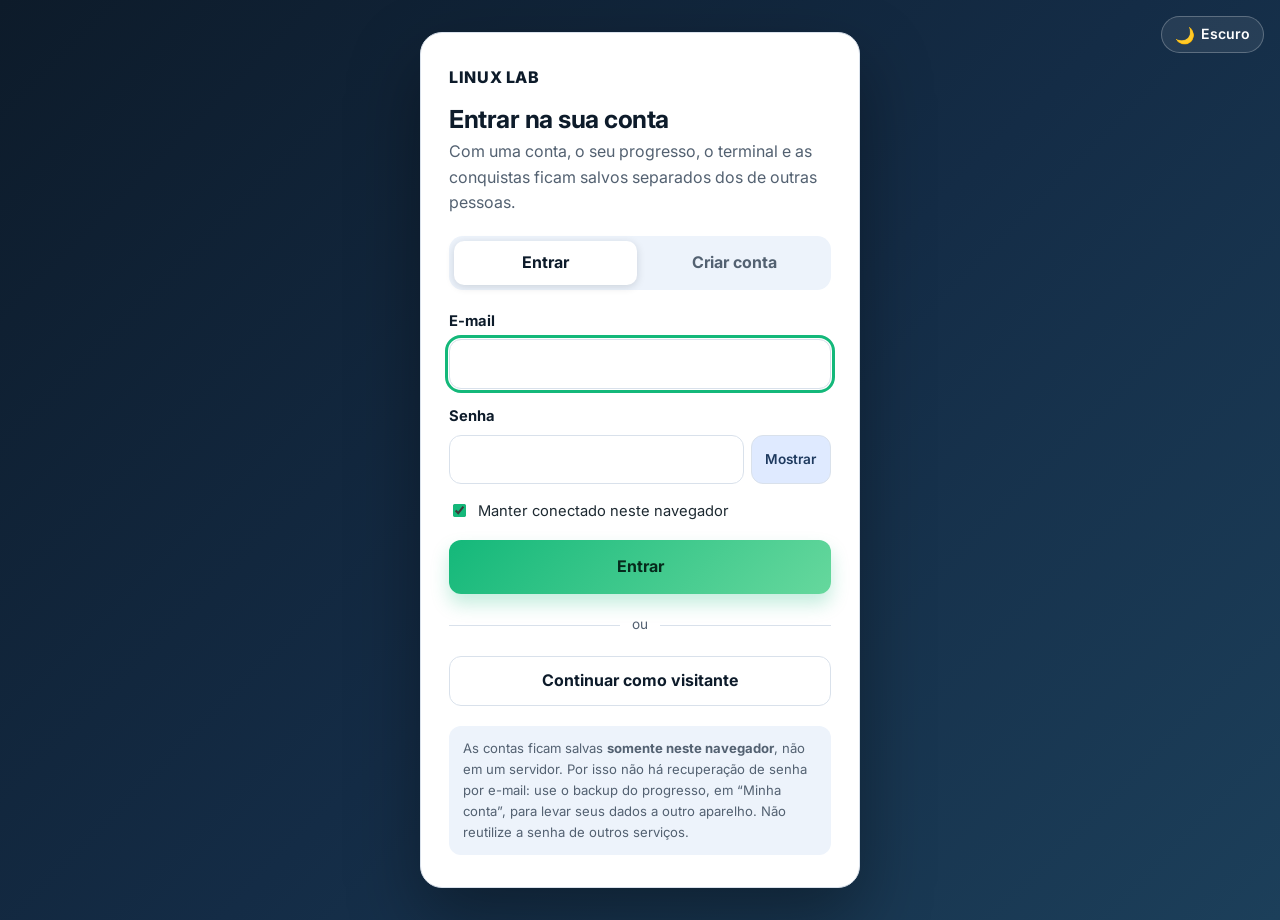
==== commit 80f28775: "Login com contas, progresso por tempo de estudo e aba do criador - Login: criar conta, entrar, sair " ====
--- a/glossario.html
+++ b/glossario.html
@@ -30,9 +30,11 @@
       href="https://fonts.googleapis.com/css2?family=JetBrains+Mono:wght@400;500;700&family=Inter:wght@400;500;600;700;800&display=swap"
       rel="stylesheet"
     />
+    <script src="js/auth.js"></script>
     <script src="js/tema.js"></script>
     <link rel="stylesheet" href="css/estilos.css" />
     <link rel="stylesheet" href="css/tema-escuro.css" />
+    <link rel="stylesheet" href="css/conta.css" />
   </head>
   <body>
     <a class="skip-link" href="#conteudo">Pular para o conteúdo</a>
@@ -53,6 +55,7 @@
           <li><a href="modulo-6.html">Prática</a></li>
           <li><a href="modulo-7.html">Carreira</a></li>
           <li><a href="glossario.html">Glossário</a></li>
+          <li><a href="criador.html">Criador</a></li>
         </ul>
         <div class="nav-tools">
           <button id="themeToggle" class="theme-toggle" type="button" aria-pressed="false" aria-label="Mudar para o modo escuro">
@@ -109,7 +112,7 @@
       <nav class="pager" aria-label="Navegação">
         <div class="container pager-inner">
           <a class="pager-link pager-prev" href="modulo-7.html"><small>← Anterior</small><strong>Módulo 7 · Modo carreira</strong></a>
-          <a class="pager-link pager-next" href="index.html"><small>Voltar</small><strong>Início da aula</strong></a>
+          <a class="pager-link pager-next" href="criador.html"><small>Próximo →</small><strong>Criador</strong></a>
         </div>
       </nav>
     </main>
@@ -119,6 +122,7 @@
         <div>
           <p class="footer-brand">Linux Lab</p>
           <p>Aula 1 · Sistemas Operacionais: primeiros passos no Linux. Material educacional.</p>
+          <p>Criado por <a href="criador.html">Henrique de Carvalho Tanaka</a>.</p>
         </div>
         <div>
           <p class="footer-title">Próxima aula</p>
@@ -147,6 +151,7 @@
     <script src="js/permissoes.js"></script>
     <script src="js/carreira.js"></script>
     <script src="js/progresso.js"></script>
+    <script src="js/usuario.js"></script>
     <script src="js/inicio.js"></script>
   </body>
 </html>
--- a/css/estilos.css
+++ b/css/estilos.css
@@ -2651,3 +2651,196 @@
     justify-content: flex-start;
   }
 }
+
+/* ------------------------------------------------------------------
+ * Relógio de estudo (15 minutos por módulo)
+ * ------------------------------------------------------------------ */
+
+.estudo-relogio {
+  position: fixed;
+  left: calc(1rem + env(safe-area-inset-left, 0px));
+  bottom: calc(1rem + env(safe-area-inset-bottom, 0px));
+  z-index: 70;
+  display: flex;
+  align-items: center;
+  gap: 0.7rem;
+  min-width: 190px;
+  padding: 0.65rem 0.95rem;
+  background: var(--panel);
+  color: var(--text);
+  border: 1px solid var(--border);
+  border-radius: 14px;
+  box-shadow: var(--shadow);
+}
+
+.estudo-icone {
+  font-size: 1.4rem;
+  line-height: 1;
+}
+
+.estudo-corpo {
+  display: grid;
+  gap: 0.1rem;
+  flex: 1;
+}
+
+.estudo-tempo {
+  font-family: var(--monospace);
+  font-size: 1.05rem;
+  color: var(--heading);
+}
+
+.estudo-estado {
+  font-size: 0.78rem;
+  color: var(--muted);
+}
+
+.estudo-trilho {
+  display: block;
+  height: 5px;
+  margin-top: 0.3rem;
+  border-radius: 999px;
+  background: var(--track);
+  overflow: hidden;
+}
+
+.estudo-barra {
+  display: block;
+  height: 100%;
+  width: 0;
+  border-radius: inherit;
+  background: linear-gradient(90deg, var(--green), #7ae3a1);
+  transition: width 0.5s linear;
+}
+
+.estudo-relogio.is-paused {
+  border-color: var(--warn-text);
+}
+
+.estudo-relogio.is-paused .estudo-estado {
+  color: var(--warn-text);
+  font-weight: 700;
+}
+
+.estudo-relogio.is-done {
+  border-color: var(--ok-text);
+}
+
+.estudo-relogio.is-done .estudo-estado {
+  color: var(--ok-text);
+  font-weight: 700;
+}
+
+@media (max-width: 700px) {
+  .estudo-relogio {
+    min-width: 0;
+    padding: 0.45rem 0.7rem;
+  }
+
+  .estudo-estado {
+    display: none;
+  }
+}
+
+/* ------------------------------------------------------------------
+ * Página do criador
+ * ------------------------------------------------------------------ */
+
+.criador-card {
+  display: flex;
+  align-items: center;
+  gap: 1.75rem;
+  padding: 2rem;
+  margin-bottom: 1.5rem;
+  background: linear-gradient(135deg, #0d1b2a 0%, #142c46 52%, #1c3f5a 100%);
+  color: #ffffff;
+  border: 1px solid #1c3f5a;
+  border-radius: 22px;
+  box-shadow: var(--shadow);
+}
+
+.criador-avatar {
+  flex: none;
+  width: 6.5rem;
+  height: 6.5rem;
+  border-radius: 50%;
+  display: grid;
+  place-items: center;
+  background: linear-gradient(135deg, var(--green), #66d89d);
+  color: #062a1c;
+  font-size: 2.3rem;
+  font-weight: 800;
+  letter-spacing: -0.02em;
+}
+
+.criador-papel {
+  margin: 0 0 0.3rem;
+  font-size: 0.8rem;
+  font-weight: 700;
+  letter-spacing: 0.12em;
+  text-transform: uppercase;
+  color: #9ce7c5;
+}
+
+.criador-nome {
+  margin: 0 0 0.6rem;
+  font-size: clamp(1.5rem, 3.4vw, 2.3rem);
+  line-height: 1.1;
+  letter-spacing: -0.03em;
+  color: #ffffff;
+}
+
+.criador-info p:not(.criador-papel) {
+  margin: 0 0 1.1rem;
+  max-width: 52ch;
+  color: rgba(255, 255, 255, 0.85);
+}
+
+.linkedin-btn {
+  display: inline-flex;
+  align-items: center;
+  gap: 0.6rem;
+  padding: 0.7rem 1.2rem 0.7rem 0.8rem;
+  background: #0a66c2;
+  color: #ffffff;
+  font-weight: 700;
+  border-radius: 12px;
+  transition: background 0.2s ease, transform 0.2s ease;
+}
+
+.linkedin-btn:hover,
+.linkedin-btn:focus-visible {
+  background: #004182;
+  transform: translateY(-2px);
+}
+
+.linkedin-logo {
+  display: grid;
+  place-items: center;
+  width: 1.7rem;
+  height: 1.7rem;
+  border-radius: 6px;
+  background: #ffffff;
+  color: #0a66c2;
+  font-weight: 800;
+  font-size: 1rem;
+  line-height: 1;
+}
+
+.criador-projeto h3 {
+  margin-top: 0;
+}
+
+@media (max-width: 700px) {
+  .criador-card {
+    flex-direction: column;
+    align-items: flex-start;
+    padding: 1.5rem;
+  }
+
+  .criador-avatar {
+    width: 5rem;
+    height: 5rem;
+    font-size: 1.8rem;
+  }
+}
--- a/css/conta.css
+++ b/css/conta.css
@@ -0,0 +1,506 @@
+/* ------------------------------------------------------------------
+ * Login, conta e usuário no cabeçalho
+ * Usa as variáveis de cor do estilos.css, então acompanha o tema claro/escuro.
+ * ------------------------------------------------------------------ */
+
+/* Cabeçalho com usuário: mais largo e compacto para o menu caber em uma linha */
+.nav.container {
+  width: min(1280px, calc(100% - 2rem));
+}
+
+.brand {
+  white-space: nowrap;
+}
+
+.menu {
+  gap: 0.3rem 0.8rem;
+}
+
+.menu a {
+  font-size: 0.9rem;
+}
+
+@media (max-width: 1240px) {
+  .theme-label {
+    display: none;
+  }
+
+  .theme-toggle {
+    padding: 0.45rem 0.65rem;
+  }
+}
+
+/* Usuário no cabeçalho */
+.user-chip {
+  display: inline-flex;
+  align-items: center;
+  gap: 0.5rem;
+  padding: 0.28rem 0.8rem 0.28rem 0.3rem;
+  border-radius: 999px;
+  border: 1px solid rgba(255, 255, 255, 0.25);
+  background: rgba(255, 255, 255, 0.08);
+  color: #ffffff;
+  font-size: 0.88rem;
+  font-weight: 600;
+  white-space: nowrap;
+  transition: background 0.2s ease;
+}
+
+.user-chip:hover,
+.user-chip:focus-visible {
+  background: rgba(255, 255, 255, 0.18);
+}
+
+a.user-chip:not(:has(.user-avatar)) {
+  padding: 0.45rem 0.9rem;
+}
+
+.user-avatar {
+  width: 1.7rem;
+  height: 1.7rem;
+  border-radius: 50%;
+  display: grid;
+  place-items: center;
+  background: var(--green);
+  color: #062a1c;
+  font-weight: 800;
+  font-size: 0.85rem;
+}
+
+.user-exit {
+  padding: 0.42rem 0.8rem;
+  border-radius: 999px;
+  border: 1px solid rgba(255, 255, 255, 0.25);
+  background: rgba(255, 255, 255, 0.08);
+  color: #ffffff;
+  font: inherit;
+  font-size: 0.85rem;
+  font-weight: 600;
+  cursor: pointer;
+}
+
+.user-exit:hover,
+.user-exit:focus-visible {
+  background: rgba(255, 255, 255, 0.18);
+}
+
+.welcome {
+  margin: 0 0 0.5rem;
+  display: inline-block;
+  padding: 0.3rem 0.8rem;
+  border-radius: 999px;
+  background: rgba(126, 240, 178, 0.14);
+  border: 1px solid rgba(126, 240, 178, 0.35);
+  color: #c9f5dd;
+  font-weight: 600;
+  font-size: 0.92rem;
+}
+
+/* Campos e botões dos formulários */
+.auth-field {
+  display: grid;
+  gap: 0.35rem;
+  margin-bottom: 1rem;
+}
+
+.auth-field label,
+.auth-label {
+  font-weight: 700;
+  font-size: 0.92rem;
+  color: var(--heading);
+}
+
+.auth-input {
+  display: flex;
+  gap: 0.4rem;
+}
+
+.auth-input input,
+.auth-field input[type="text"],
+.auth-field input[type="email"],
+.auth-field input[type="password"] {
+  flex: 1;
+  min-width: 0;
+  padding: 0.7rem 0.85rem;
+  font: inherit;
+  color: var(--text);
+  background: var(--panel);
+  border: 1px solid var(--border);
+  border-radius: 12px;
+}
+
+.auth-input input:focus-visible,
+.auth-field input:focus-visible {
+  outline: 3px solid var(--green);
+  outline-offset: 1px;
+}
+
+.auth-hint {
+  margin: 0;
+  font-size: 0.85rem;
+  color: var(--muted);
+}
+
+.toggle-senha {
+  padding: 0 0.85rem;
+  font: inherit;
+  font-size: 0.85rem;
+  font-weight: 600;
+  color: var(--heading-soft);
+  background: var(--blue-soft);
+  border: 1px solid var(--border);
+  border-radius: 12px;
+  cursor: pointer;
+}
+
+.auth-check {
+  display: flex;
+  align-items: flex-start;
+  gap: 0.55rem;
+  margin: 0 0 1rem;
+  font-size: 0.92rem;
+  color: var(--text);
+}
+
+.auth-check input {
+  margin-top: 0.2rem;
+  accent-color: var(--green);
+}
+
+.auth-msg {
+  margin: 0 0 1rem;
+  padding: 0.7rem 0.9rem;
+  border-radius: 12px;
+  font-size: 0.92rem;
+  font-weight: 600;
+}
+
+.auth-msg.is-error {
+  background: var(--err-bg);
+  color: var(--err-text);
+  border: 1px solid var(--err-text);
+}
+
+.auth-msg.is-ok {
+  background: var(--green-soft);
+  color: var(--ok-text);
+  border: 1px solid var(--ok-text);
+}
+
+.auth-msg[hidden] {
+  display: none;
+}
+
+.btn-full {
+  width: 100%;
+  justify-content: center;
+  text-align: center;
+  border: 0;
+  cursor: pointer;
+  font: inherit;
+  font-weight: 700;
+}
+
+.btn-full:disabled {
+  opacity: 0.6;
+  cursor: progress;
+}
+
+.btn-ghost {
+  display: inline-flex;
+  align-items: center;
+  justify-content: center;
+  padding: 0.7rem 1.1rem;
+  font: inherit;
+  font-weight: 700;
+  color: var(--heading);
+  background: transparent;
+  border: 1px solid var(--border);
+  border-radius: 12px;
+  cursor: pointer;
+}
+
+.btn-ghost:hover,
+.btn-ghost:focus-visible {
+  border-color: var(--green);
+}
+
+.btn-danger {
+  padding: 0.7rem 1.1rem;
+  font: inherit;
+  font-weight: 700;
+  color: #ffffff;
+  background: #c0392b;
+  border: 0;
+  border-radius: 12px;
+  cursor: pointer;
+}
+
+.btn-danger:disabled {
+  opacity: 0.6;
+}
+
+/* Medidor de força da senha */
+.forca {
+  display: flex;
+  align-items: center;
+  gap: 0.6rem;
+}
+
+.forca-trilho {
+  flex: 1;
+  height: 6px;
+  border-radius: 999px;
+  background: var(--track);
+  overflow: hidden;
+}
+
+.forca-barra {
+  display: block;
+  height: 100%;
+  width: 0;
+  border-radius: inherit;
+  background: #c0392b;
+  transition: width 0.2s ease, background 0.2s ease;
+}
+
+.forca-barra[data-nivel="1"] { width: 33%; background: #c0392b; }
+.forca-barra[data-nivel="2"] { width: 66%; background: #d9a400; }
+.forca-barra[data-nivel="3"] { width: 100%; background: var(--green); }
+
+.forca-texto {
+  min-width: 3.2rem;
+  font-size: 0.82rem;
+  font-weight: 700;
+  color: var(--muted);
+}
+
+/* Tela de login */
+.login-body {
+  min-height: 100vh;
+  display: grid;
+  background: linear-gradient(135deg, #0d1b2a 0%, #142c46 52%, #1c3f5a 100%);
+}
+
+[data-theme="dark"] .login-body {
+  background: linear-gradient(135deg, #07101a 0%, #0d1b2a 60%, #12283d 100%);
+}
+
+.login-theme {
+  position: fixed;
+  top: 1rem;
+  right: 1rem;
+  z-index: 5;
+}
+
+.login-wrap {
+  display: grid;
+  place-items: center;
+  padding: 2rem 1rem;
+}
+
+.login-card {
+  width: min(440px, 100%);
+  padding: 2rem 1.75rem;
+  background: var(--panel);
+  border: 1px solid var(--border);
+  border-radius: 22px;
+  box-shadow: 0 30px 70px rgba(0, 0, 0, 0.35);
+}
+
+.login-brand {
+  display: inline-block;
+  margin-bottom: 0.9rem;
+  color: var(--heading);
+  font-weight: 800;
+  letter-spacing: 0.04em;
+  text-transform: uppercase;
+}
+
+.login-card h1 {
+  margin: 0 0 0.35rem;
+  font-size: 1.55rem;
+  line-height: 1.15;
+  letter-spacing: -0.02em;
+  color: var(--heading);
+}
+
+.login-lead {
+  margin: 0 0 1.25rem;
+  color: var(--muted);
+}
+
+.tabs {
+  display: grid;
+  grid-template-columns: 1fr 1fr;
+  gap: 0.35rem;
+  margin-bottom: 1.25rem;
+  padding: 0.3rem;
+  background: var(--chip);
+  border-radius: 14px;
+}
+
+.tabs [role="tab"] {
+  padding: 0.6rem 0.5rem;
+  font: inherit;
+  font-weight: 700;
+  color: var(--muted);
+  background: transparent;
+  border: 0;
+  border-radius: 10px;
+  cursor: pointer;
+}
+
+.tabs [role="tab"][aria-selected="true"] {
+  color: var(--heading);
+  background: var(--panel);
+  box-shadow: 0 2px 8px rgba(16, 24, 40, 0.15);
+}
+
+.tabs [role="tab"]:focus-visible {
+  outline: 3px solid var(--green);
+}
+
+.login-sep {
+  display: flex;
+  align-items: center;
+  gap: 0.75rem;
+  margin: 1.25rem 0;
+  color: var(--muted);
+  font-size: 0.85rem;
+}
+
+.login-sep::before,
+.login-sep::after {
+  content: "";
+  flex: 1;
+  height: 1px;
+  background: var(--border);
+}
+
+.login-note {
+  margin: 1.25rem 0 0;
+  padding: 0.75rem 0.9rem;
+  border-radius: 12px;
+  background: var(--chip);
+  color: var(--muted);
+  font-size: 0.82rem;
+}
+
+.login-card .btn-ghost {
+  width: 100%;
+}
+
+/* Minha conta */
+.conta-grid {
+  display: grid;
+  grid-template-columns: repeat(2, minmax(0, 1fr));
+  gap: 1.25rem;
+  align-items: start;
+}
+
+.conta-card {
+  padding: 1.5rem;
+  background: var(--panel);
+  border: 1px solid var(--border);
+  border-radius: var(--radius);
+  box-shadow: var(--shadow);
+}
+
+.conta-card h2 {
+  margin: 0 0 0.3rem;
+  font-size: 1.2rem;
+  color: var(--heading);
+}
+
+.conta-card > p {
+  margin: 0 0 1rem;
+  color: var(--muted);
+}
+
+.conta-card--wide {
+  grid-column: 1 / -1;
+}
+
+.conta-card--perigo {
+  border-color: var(--err-text);
+}
+
+.conta-resumo {
+  display: flex;
+  flex-wrap: wrap;
+  align-items: center;
+  gap: 1rem 1.5rem;
+}
+
+.conta-avatar {
+  width: 3.4rem;
+  height: 3.4rem;
+  border-radius: 50%;
+  display: grid;
+  place-items: center;
+  background: var(--green);
+  color: #062a1c;
+  font-weight: 800;
+  font-size: 1.4rem;
+}
+
+.conta-resumo dl {
+  display: flex;
+  flex-wrap: wrap;
+  gap: 0.25rem 2rem;
+  margin: 0;
+}
+
+.conta-resumo dt {
+  font-size: 0.78rem;
+  font-weight: 700;
+  text-transform: uppercase;
+  letter-spacing: 0.08em;
+  color: var(--muted);
+}
+
+.conta-resumo dd {
+  margin: 0 0 0.4rem;
+  font-weight: 600;
+  color: var(--heading);
+  overflow-wrap: anywhere;
+}
+
+.conta-acoes {
+  display: flex;
+  flex-wrap: wrap;
+  gap: 0.6rem;
+}
+
+.conta-resumo .conta-acoes {
+  margin-left: auto;
+}
+
+.conta-card [hidden] {
+  display: none;
+}
+
+@media (max-width: 800px) {
+  .conta-grid {
+    grid-template-columns: 1fr;
+  }
+
+  .conta-resumo .conta-acoes {
+    margin-left: 0;
+  }
+}
+
+@media (max-width: 700px) {
+  .user-name {
+    display: none;
+  }
+
+  .user-chip {
+    padding: 0.28rem;
+  }
+
+  .login-card {
+    padding: 1.5rem 1.2rem;
+  }
+}
